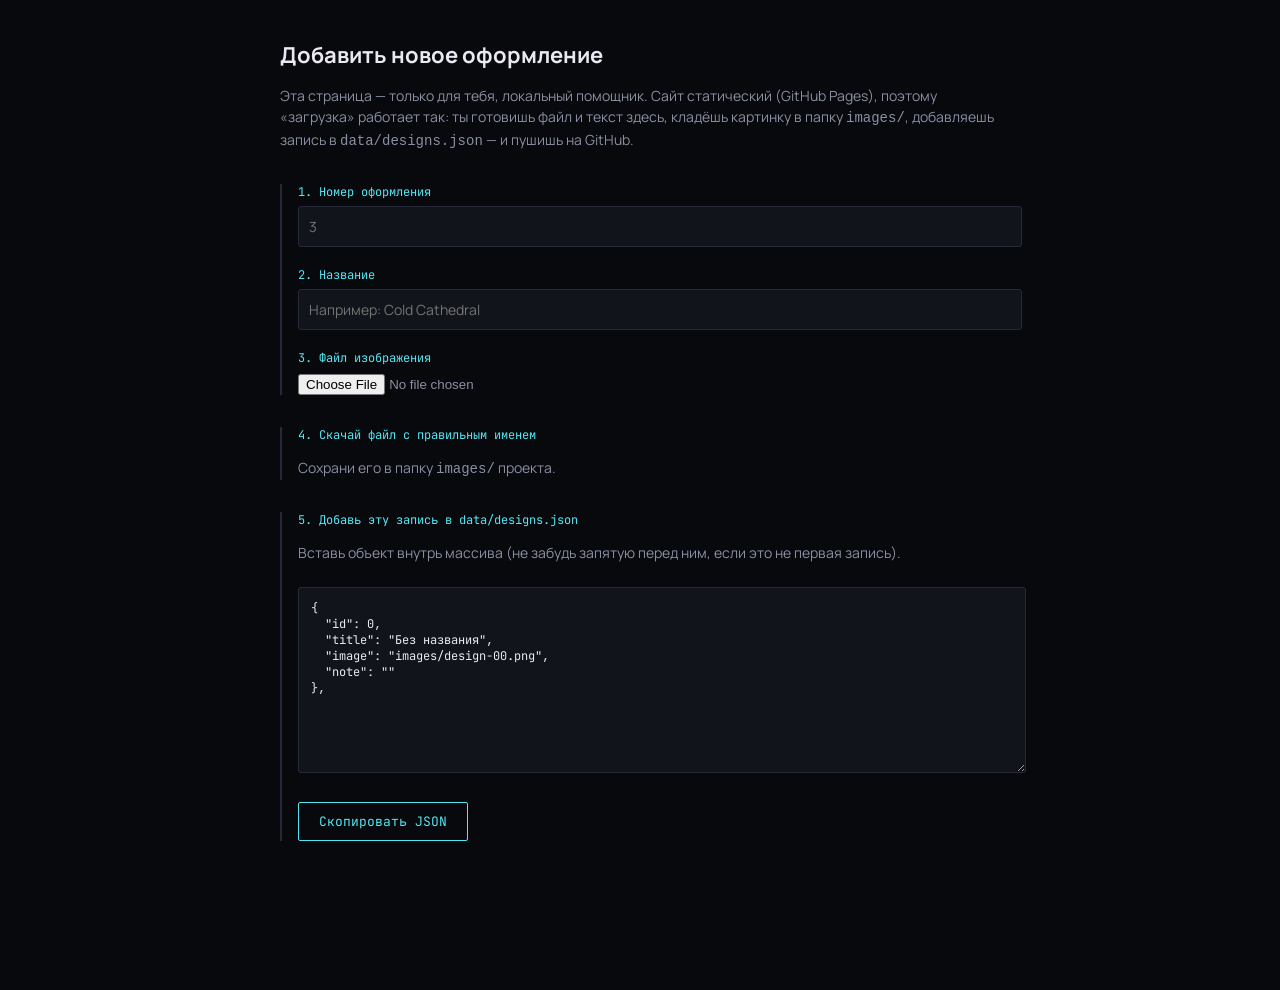
==== admin.html @ 366d529a "Add files via upload" ====
<!DOCTYPE html>
<html lang="ru">
<head>
<meta charset="UTF-8">
<meta name="viewport" content="width=device-width, initial-scale=1.0">
<title>Добавить оформление — admin</title>
<link href="https://fonts.googleapis.com/css2?family=Manrope:wght@400;600;700&family=JetBrains+Mono:wght@400;500&display=swap" rel="stylesheet">
<style>
  body { background:#08090d; color:#eae8f2; font-family:"Manrope",sans-serif; max-width:720px; margin:40px auto; padding:0 20px 80px; }
  h1 { font-size:22px; }
  p.hint { color:#8a90a3; font-size:14px; line-height:1.5; }
  label { display:block; margin:20px 0 6px; font-family:"JetBrains Mono",monospace; font-size:12px; color:#52e6f2; }
  input[type=text], input[type=number] { width:100%; padding:10px; background:#12141c; border:1px solid #262a38; color:#eae8f2; border-radius:3px; font-family:inherit; font-size:14px; }
  input[type=file] { color:#8a90a3; }
  button { margin-top:24px; background:transparent; border:1px solid #52e6f2; color:#52e6f2; padding:10px 20px; border-radius:2px; cursor:pointer; font-family:"JetBrains Mono",monospace; font-size:13px; }
  button:hover { background:#52e6f2; color:#04050a; }
  #preview { margin-top:16px; max-width:220px; border-radius:4px; display:none; }
  textarea { width:100%; height:160px; margin-top:10px; background:#12141c; border:1px solid #262a38; color:#eae8f2; font-family:"JetBrains Mono",monospace; font-size:12px; padding:12px; border-radius:3px; }
  .step { border-left:2px solid #262a38; padding-left:16px; margin:32px 0; }
  a.dl { color:#52e6f2; }
</style>
</head>
<body>

<h1>Добавить новое оформление</h1>
<p class="hint">
  Эта страница — только для тебя, локальный помощник. Сайт статический (GitHub Pages),
  поэтому «загрузка» работает так: ты готовишь файл и текст здесь, кладёшь картинку в папку
  <code>images/</code>, добавляешь запись в <code>data/designs.json</code> — и пушишь на GitHub.
</p>

<div class="step">
  <label>1. Номер оформления</label>
  <input type="number" id="idInput" placeholder="3">

  <label>2. Название</label>
  <input type="text" id="titleInput" placeholder="Например: Cold Cathedral">

  <label>3. Файл изображения</label>
  <input type="file" id="fileInput" accept="image/*">
  <img id="preview">
</div>

<div class="step">
  <label>4. Скачай файл с правильным именем</label>
  <p class="hint">Сохрани его в папку <code>images/</code> проекта.</p>
  <a id="downloadLink" class="dl" download style="display:none;">Скачать как design-XX.png →</a>
</div>

<div class="step">
  <label>5. Добавь эту запись в data/designs.json</label>
  <p class="hint">Вставь объект внутрь массива (не забудь запятую перед ним, если это не первая запись).</p>
  <textarea id="jsonOut" readonly></textarea>
  <button id="copyBtn">Скопировать JSON</button>
</div>

<script src="js/admin.js"></script>
</body>
</html>
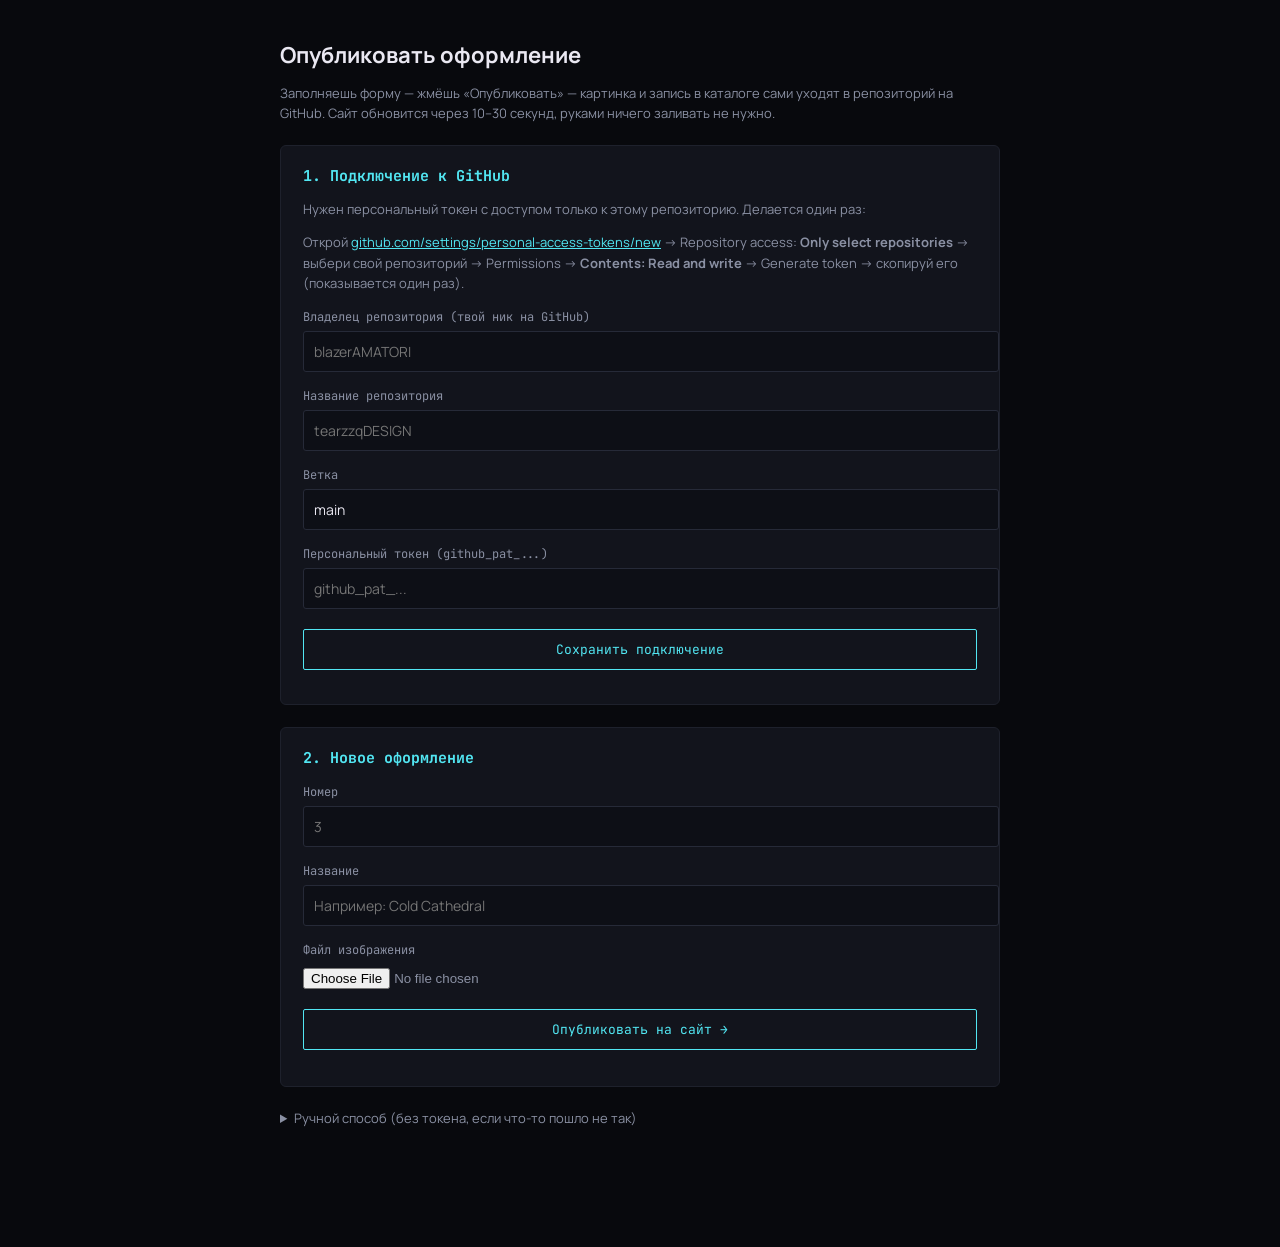
==== commit 1b79e357: "admin.html" ====
--- a/admin.html
+++ b/admin.html
@@ -3,56 +3,99 @@
 <head>
 <meta charset="UTF-8">
 <meta name="viewport" content="width=device-width, initial-scale=1.0">
-<title>Добавить оформление — admin</title>
+<title>Опубликовать оформление — admin</title>
 <link href="https://fonts.googleapis.com/css2?family=Manrope:wght@400;600;700&family=JetBrains+Mono:wght@400;500&display=swap" rel="stylesheet">
 <style>
   body { background:#08090d; color:#eae8f2; font-family:"Manrope",sans-serif; max-width:720px; margin:40px auto; padding:0 20px 80px; }
-  h1 { font-size:22px; }
-  p.hint { color:#8a90a3; font-size:14px; line-height:1.5; }
-  label { display:block; margin:20px 0 6px; font-family:"JetBrains Mono",monospace; font-size:12px; color:#52e6f2; }
-  input[type=text], input[type=number] { width:100%; padding:10px; background:#12141c; border:1px solid #262a38; color:#eae8f2; border-radius:3px; font-family:inherit; font-size:14px; }
-  input[type=file] { color:#8a90a3; }
-  button { margin-top:24px; background:transparent; border:1px solid #52e6f2; color:#52e6f2; padding:10px 20px; border-radius:2px; cursor:pointer; font-family:"JetBrains Mono",monospace; font-size:13px; }
-  button:hover { background:#52e6f2; color:#04050a; }
-  #preview { margin-top:16px; max-width:220px; border-radius:4px; display:none; }
-  textarea { width:100%; height:160px; margin-top:10px; background:#12141c; border:1px solid #262a38; color:#eae8f2; font-family:"JetBrains Mono",monospace; font-size:12px; padding:12px; border-radius:3px; }
-  .step { border-left:2px solid #262a38; padding-left:16px; margin:32px 0; }
+  h1 { font-size:22px; margin-bottom:4px; }
+  h2 { font-size:15px; font-family:"JetBrains Mono",monospace; color:#52e6f2; margin:0 0 4px; }
+  p.hint { color:#8a90a3; font-size:13px; line-height:1.55; }
+  .card { background:#12141c; border:1px solid #1e212c; border-radius:6px; padding:20px 22px; margin:22px 0; }
+  label { display:block; margin:16px 0 6px; font-family:"JetBrains Mono",monospace; font-size:12px; color:#8a90a3; }
+  input[type=text], input[type=number], input[type=password] {
+    width:100%; padding:10px; background:#0d0f16; border:1px solid #262a38;
+    color:#eae8f2; border-radius:3px; font-family:inherit; font-size:14px;
+  }
+  input[type=file] { color:#8a90a3; margin-top:4px; }
+  button {
+    margin-top:20px; background:transparent; border:1px solid #52e6f2; color:#52e6f2;
+    padding:11px 22px; border-radius:2px; cursor:pointer; font-family:"JetBrains Mono",monospace;
+    font-size:13px; width:100%;
+  }
+  button:hover:not(:disabled) { background:#52e6f2; color:#04050a; }
+  button:disabled { opacity:0.4; cursor:not-allowed; }
+  #preview { margin-top:12px; max-width:200px; border-radius:4px; display:none; }
+  .status { margin-top:16px; font-family:"JetBrains Mono",monospace; font-size:12px; line-height:1.7; color:#8a90a3; white-space:pre-wrap; }
+  .status .ok { color:#52e6f2; }
+  .status .err { color:#ff6b6b; }
+  .conn-state { font-family:"JetBrains Mono",monospace; font-size:12px; margin-top:14px; }
+  .conn-state.ok { color:#52e6f2; }
+  .conn-state.bad { color:#ff6b6b; }
   a.dl { color:#52e6f2; }
+  details summary { cursor:pointer; color:#8a90a3; font-size:13px; margin-top:10px; }
+  textarea { width:100%; height:120px; margin-top:10px; background:#0d0f16; border:1px solid #262a38; color:#eae8f2; font-family:"JetBrains Mono",monospace; font-size:12px; padding:12px; border-radius:3px; }
 </style>
 </head>
 <body>
 
-<h1>Добавить новое оформление</h1>
+<h1>Опубликовать оформление</h1>
 <p class="hint">
-  Эта страница — только для тебя, локальный помощник. Сайт статический (GitHub Pages),
-  поэтому «загрузка» работает так: ты готовишь файл и текст здесь, кладёшь картинку в папку
-  <code>images/</code>, добавляешь запись в <code>data/designs.json</code> — и пушишь на GitHub.
+  Заполняешь форму — жмёшь «Опубликовать» — картинка и запись в каталоге сами
+  уходят в репозиторий на GitHub. Сайт обновится через 10–30 секунд, руками
+  ничего заливать не нужно.
 </p>
 
-<div class="step">
-  <label>1. Номер оформления</label>
+<div class="card">
+  <h2>1. Подключение к GitHub</h2>
+  <p class="hint">Нужен персональный токен с доступом только к этому репозиторию. Делается один раз:</p>
+  <p class="hint">
+    Открой
+    <a class="dl" href="https://github.com/settings/personal-access-tokens/new" target="_blank" rel="noopener">github.com/settings/personal-access-tokens/new</a>
+    → Repository access: <b>Only select repositories</b> → выбери свой репозиторий →
+    Permissions → <b>Contents: Read and write</b> → Generate token → скопируй его (показывается один раз).
+  </p>
+
+  <label>Владелец репозитория (твой ник на GitHub)</label>
+  <input type="text" id="ownerInput" placeholder="blazerAMATORI">
+
+  <label>Название репозитория</label>
+  <input type="text" id="repoInput" placeholder="tearzzqDESIGN">
+
+  <label>Ветка</label>
+  <input type="text" id="branchInput" placeholder="main" value="main">
+
+  <label>Персональный токен (github_pat_...)</label>
+  <input type="password" id="tokenInput" placeholder="github_pat_...">
+
+  <button id="saveConnBtn">Сохранить подключение</button>
+  <div class="conn-state" id="connState"></div>
+</div>
+
+<div class="card">
+  <h2>2. Новое оформление</h2>
+
+  <label>Номер</label>
   <input type="number" id="idInput" placeholder="3">
 
-  <label>2. Название</label>
+  <label>Название</label>
   <input type="text" id="titleInput" placeholder="Например: Cold Cathedral">
 
-  <label>3. Файл изображения</label>
+  <label>Файл изображения</label>
   <input type="file" id="fileInput" accept="image/*">
   <img id="preview">
+
+  <button id="publishBtn">Опубликовать на сайт →</button>
+  <div class="status" id="status"></div>
 </div>
 
-<div class="step">
-  <label>4. Скачай файл с правильным именем</label>
-  <p class="hint">Сохрани его в папку <code>images/</code> проекта.</p>
-  <a id="downloadLink" class="dl" download style="display:none;">Скачать как design-XX.png →</a>
-</div>
-
-<div class="step">
-  <label>5. Добавь эту запись в data/designs.json</label>
-  <p class="hint">Вставь объект внутрь массива (не забудь запятую перед ним, если это не первая запись).</p>
-  <textarea id="jsonOut" readonly></textarea>
-  <button id="copyBtn">Скопировать JSON</button>
-</div>
+<details>
+  <summary>Ручной способ (без токена, если что-то пошло не так)</summary>
+  <div class="card">
+    <p class="hint">Скачай файл с готовым именем и положи в <code>images/</code> сам, а этот JSON вставь в <code>data/designs.json</code>:</p>
+    <a id="downloadLink" class="dl" download style="display:none;">Скачать переименованный файл →</a>
+    <textarea id="jsonOut" readonly></textarea>
+  </div>
+</details>
 
 <script src="js/admin.js"></script>
 </body>
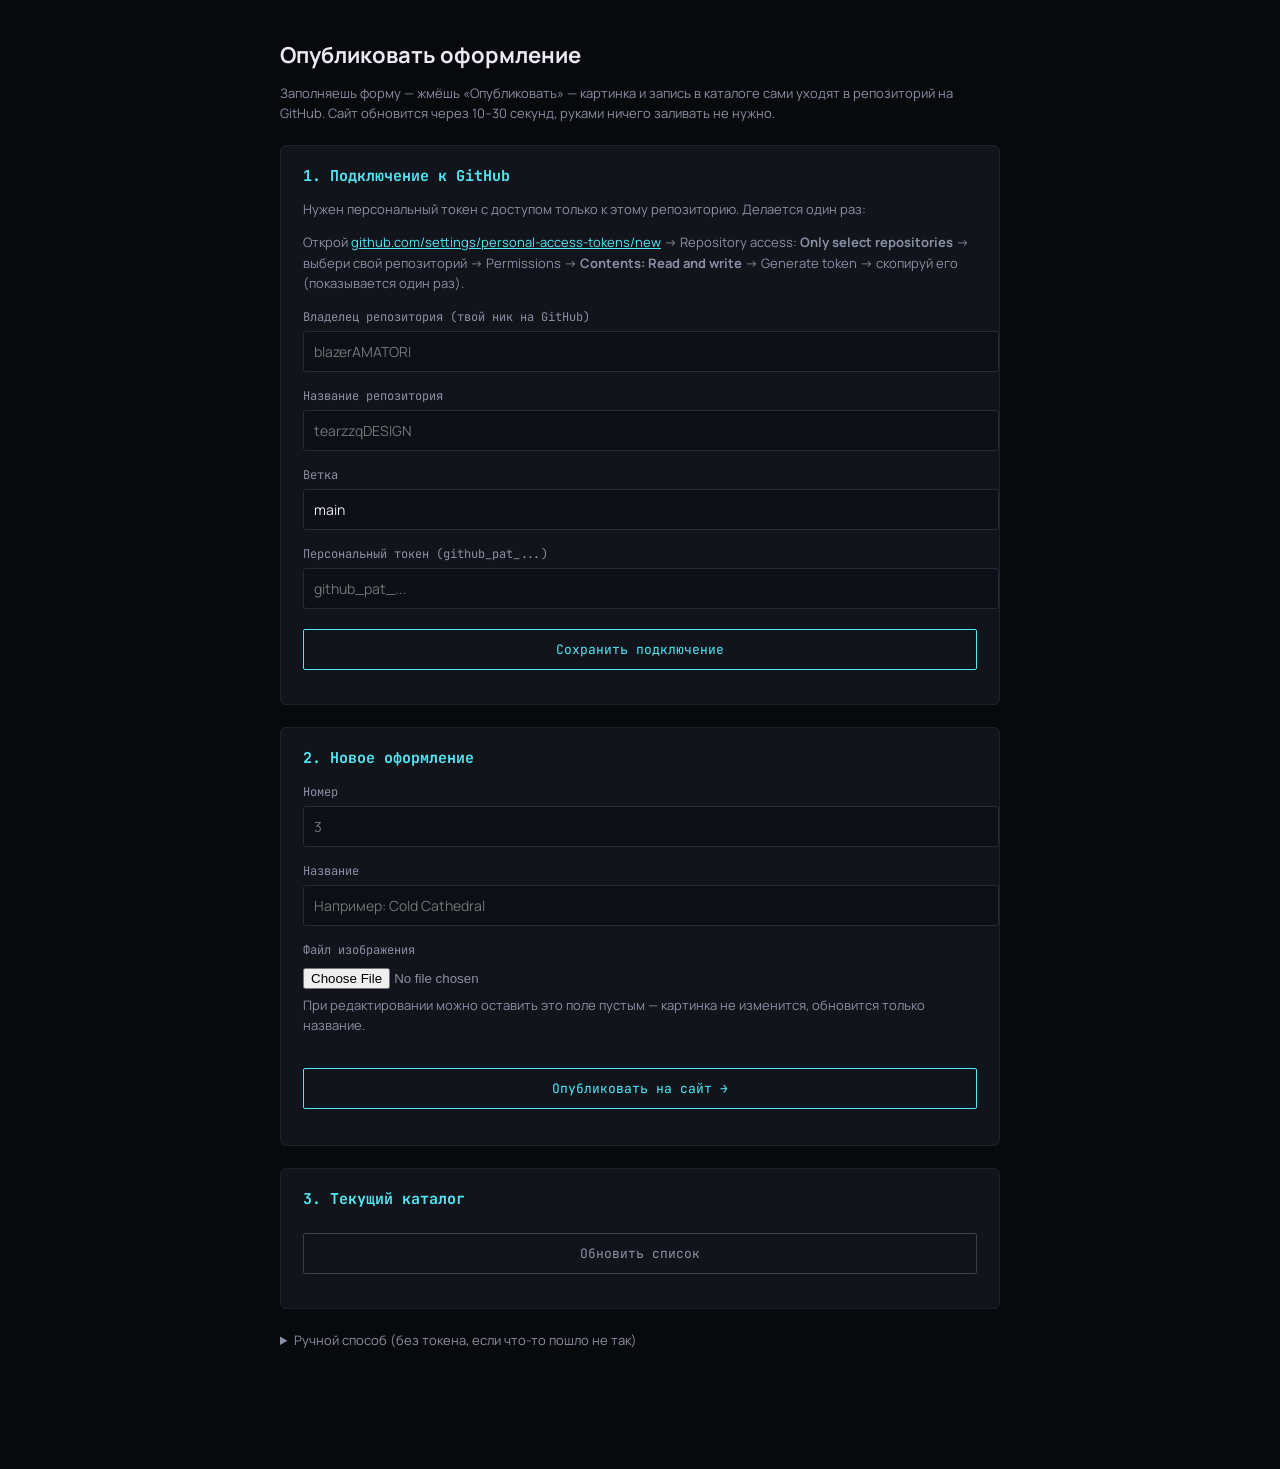
==== commit e04537d0: "admin.html" ====
--- a/admin.html
+++ b/admin.html
@@ -17,6 +17,21 @@
     color:#eae8f2; border-radius:3px; font-family:inherit; font-size:14px;
   }
   input[type=file] { color:#8a90a3; margin-top:4px; }
+  .catalog-list { margin-top:14px; display:flex; flex-direction:column; gap:10px; }
+  .catalog-item {
+    display:flex; align-items:center; gap:12px;
+    background:#0d0f16; border:1px solid #262a38; border-radius:4px; padding:10px 12px;
+  }
+  .catalog-item img { width:52px; height:52px; object-fit:cover; border-radius:3px; flex-shrink:0; background:#1e212c; }
+  .catalog-item__meta { flex:1; min-width:0; }
+  .catalog-item__num { font-family:"JetBrains Mono",monospace; color:#52e6f2; font-size:12px; }
+  .catalog-item__title { font-size:14px; margin-top:2px; overflow:hidden; text-overflow:ellipsis; white-space:nowrap; }
+  .catalog-item__actions { display:flex; gap:8px; flex-shrink:0; }
+  .catalog-item__actions button {
+    width:auto; margin:0; padding:7px 12px; font-size:11px;
+  }
+  .btn-danger { border-color:#ff6b6b !important; color:#ff6b6b !important; }
+  .btn-danger:hover:not(:disabled) { background:#ff6b6b !important; color:#08090d !important; }
   button {
     margin-top:20px; background:transparent; border:1px solid #52e6f2; color:#52e6f2;
     padding:11px 22px; border-radius:2px; cursor:pointer; font-family:"JetBrains Mono",monospace;
@@ -24,6 +39,8 @@
   }
   button:hover:not(:disabled) { background:#52e6f2; color:#04050a; }
   button:disabled { opacity:0.4; cursor:not-allowed; }
+  button.secondary { border-color:#3a3f4d; color:#8a90a3; }
+  button.secondary:hover:not(:disabled) { background:#3a3f4d; color:#eae8f2; }
   #preview { margin-top:12px; max-width:200px; border-radius:4px; display:none; }
   .status { margin-top:16px; font-family:"JetBrains Mono",monospace; font-size:12px; line-height:1.7; color:#8a90a3; white-space:pre-wrap; }
   .status .ok { color:#52e6f2; }
@@ -82,10 +99,18 @@
 
   <label>Файл изображения</label>
   <input type="file" id="fileInput" accept="image/*">
+  <p class="hint" style="margin-top:6px;">При редактировании можно оставить это поле пустым — картинка не изменится, обновится только название.</p>
   <img id="preview">
 
   <button id="publishBtn">Опубликовать на сайт →</button>
+  <button id="cancelEditBtn" class="secondary" style="display:none;">Отменить редактирование</button>
   <div class="status" id="status"></div>
+</div>
+
+<div class="card">
+  <h2>3. Текущий каталог</h2>
+  <button id="refreshListBtn" class="secondary">Обновить список</button>
+  <div class="catalog-list" id="catalogList"></div>
 </div>
 
 <details>
